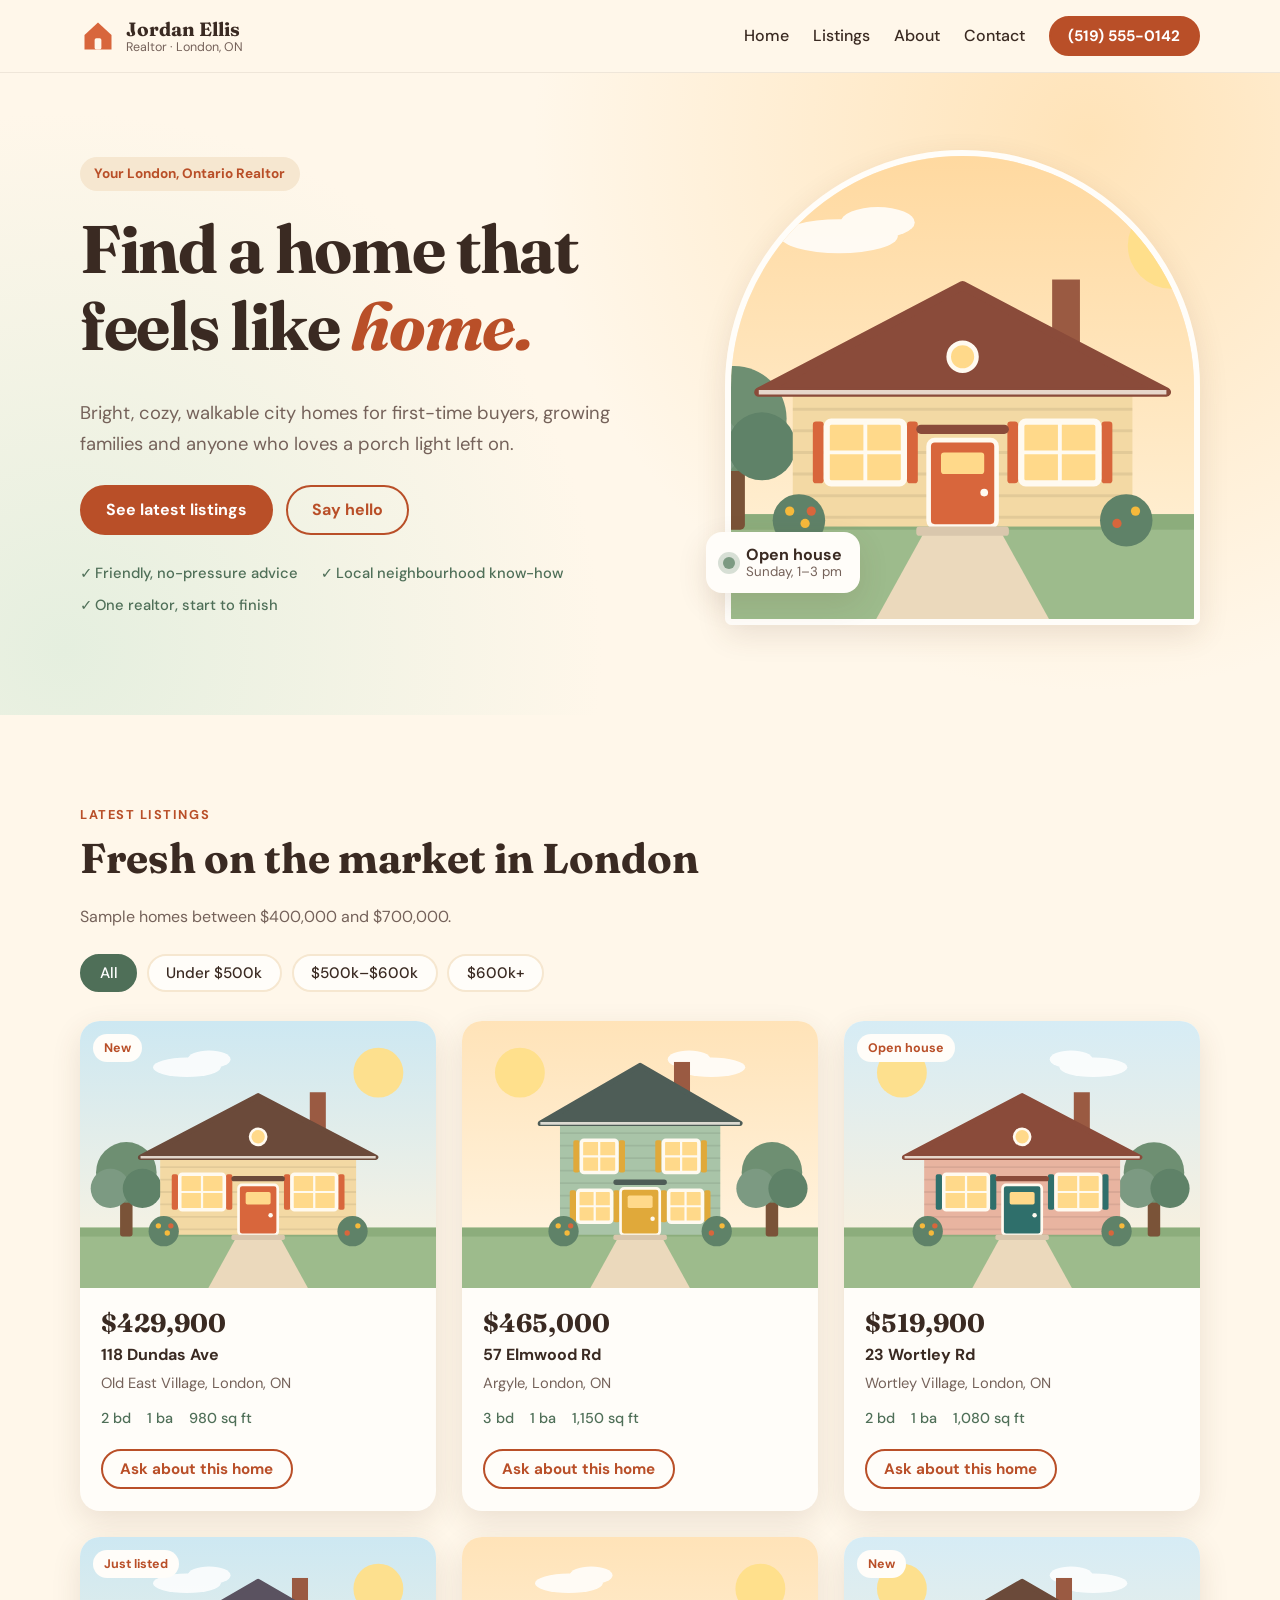
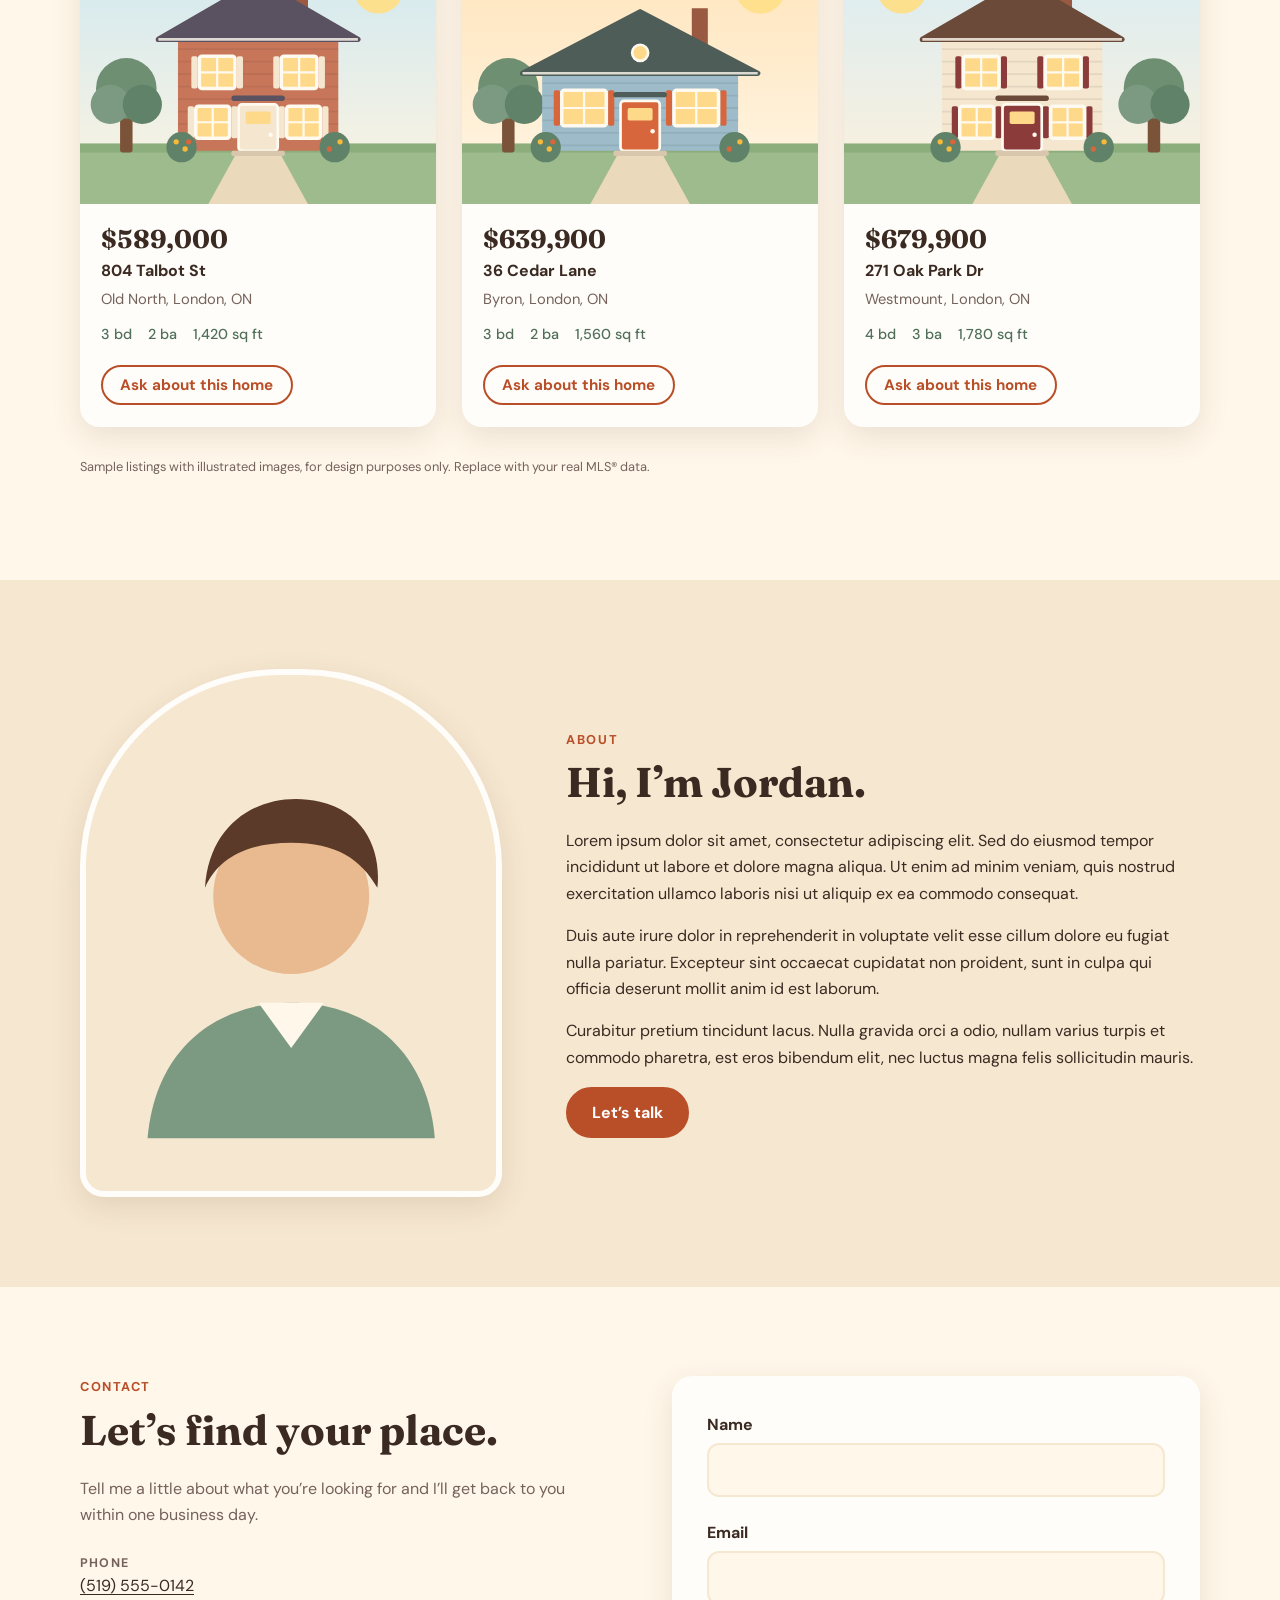
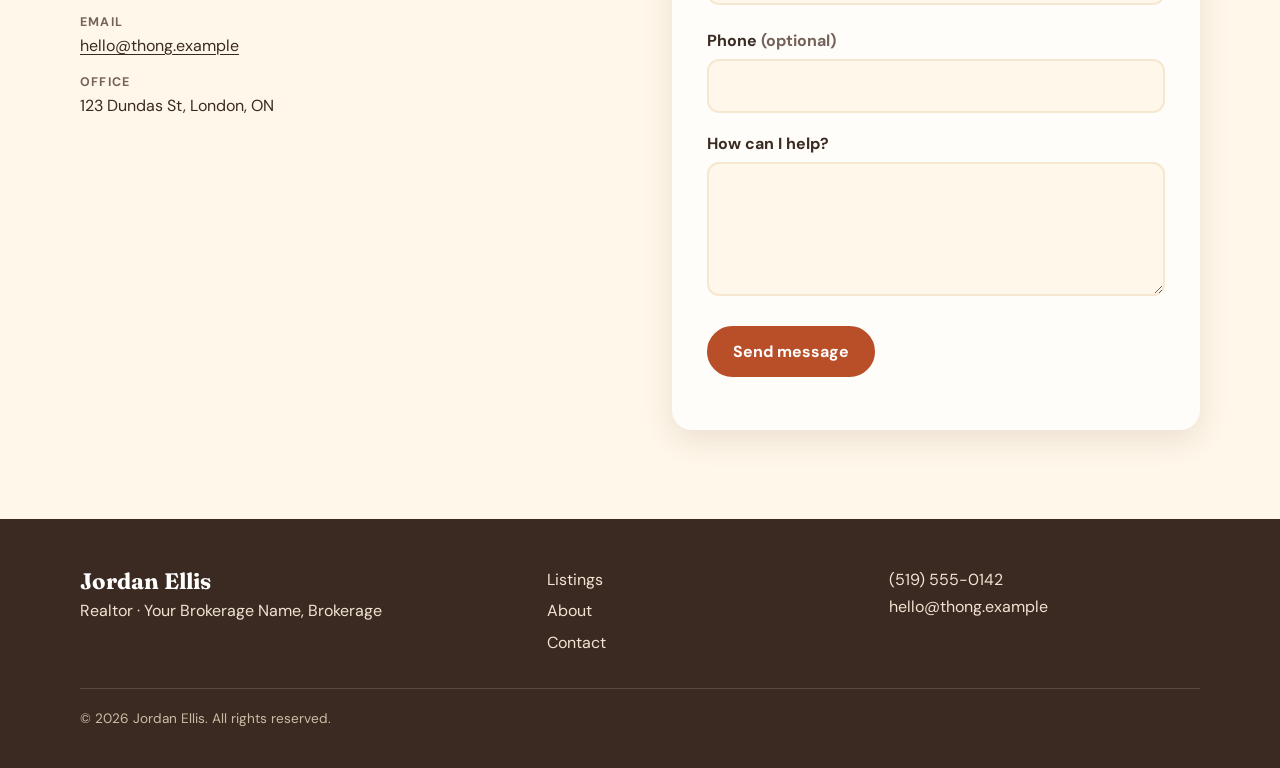
==== realtor/index.html @ d0e833b5 "second commit" ====
<!DOCTYPE html>
<html lang="en">
<head>
  <meta charset="utf-8">
  <meta name="viewport" content="width=device-width, initial-scale=1">
  <title>Quoc Thong | Realtor in London, Ontario</title>
  <meta name="description" content="Jordan Ellis helps buyers and sellers find warm, welcoming urban homes in London, Ontario.">
  <link rel="preconnect" href="https://fonts.googleapis.com">
  <link rel="preconnect" href="https://fonts.gstatic.com" crossorigin>
  <link href="https://fonts.googleapis.com/css2?family=DM+Sans:wght@400;500;700&family=Fraunces:opsz,wght@9..144,500;9..144,700&display=swap" rel="stylesheet">
  <link rel="stylesheet" href="styles.css">
  <script>document.documentElement.classList.add('js');</script>
  <script src="main.js" defer></script>
</head>
<body>
  <a class="skip-link" href="#main">Skip to content</a>

  <!-- HEADER -->
  <header class="site-header">
    <div class="container header-inner">
      <a class="brand" href="#home" aria-label="Jordan Ellis, Realtor - home">
        <svg class="brand-mark" viewBox="0 0 32 32" aria-hidden="true"><path d="M4 15 16 4l12 11v13H4z" fill="#D8663C"/><rect x="13" y="18" width="6" height="10" rx="1.5" fill="#FFF7EA"/></svg>
        <span class="brand-text"><strong>Jordan Ellis</strong><small>Realtor &middot; London, ON</small></span>
      </a>

      <button class="nav-toggle" aria-expanded="false" aria-controls="primary-nav">
        <span class="sr-only">Menu</span>
        <span class="bars" aria-hidden="true"></span>
      </button>

      <nav id="primary-nav" class="primary-nav" aria-label="Primary">
        <ul>
          <li><a href="#home">Home</a></li>
          <li><a href="#listings">Listings</a></li>
          <li><a href="#about">About</a></li>
          <li><a href="#contact">Contact</a></li>
        </ul>
        <a class="btn btn-small" href="tel:+15195550142">(519) 555-0142</a>
      </nav>
    </div>
  </header>

  <main id="main">
    <!-- HERO -->
    <section id="home" class="hero">
      <div class="container hero-grid">
        <div class="hero-copy">
          <p class="pill">Your London, Ontario Realtor</p>
          <h1>Find a home that feels like <em>home.</em></h1>
          <p class="lead">Bright, cozy, walkable city homes for first-time buyers, growing families and anyone who loves a porch light left on.</p>
          <div class="cta-row">
            <a class="btn" href="#listings">See latest listings</a>
            <a class="btn btn-ghost" href="#contact">Say hello</a>
          </div>
          <ul class="hero-points">
            <li>Friendly, no-pressure advice</li>
            <li>Local neighbourhood know-how</li>
            <li>One realtor, start to finish</li>
          </ul>
        </div>
        <div class="hero-art">
          <div id="hero-image" class="hero-image"></div>
          <div class="float-card" aria-hidden="true">
            <span class="dot"></span>
            <div><strong>Open house</strong><small>Sunday, 1&ndash;3 pm</small></div>
          </div>
        </div>
      </div>
    </section>

    <!-- LISTINGS -->
    <section id="listings" class="section">
      <div class="container">
        <div class="section-head">
          <p class="eyebrow">Latest listings</p>
          <h2>Fresh on the market in London</h2>
          <p class="muted">Sample homes between $400,000 and $700,000.</p>
        </div>

        <div class="filters" role="group" aria-label="Filter listings by price">
          <button class="chip is-active" data-filter="all" aria-pressed="true">All</button>
          <button class="chip" data-filter="under500" aria-pressed="false">Under $500k</button>
          <button class="chip" data-filter="500to600" aria-pressed="false">$500k&ndash;$600k</button>
          <button class="chip" data-filter="over600" aria-pressed="false">$600k+</button>
        </div>
        <p id="result-count" class="sr-only" aria-live="polite"></p>

        <div id="listing-grid" class="listing-grid"></div>
        <p class="fine-print">Sample listings with illustrated images, for design purposes only. Replace with your real MLS&reg; data.</p>
      </div>
    </section>

    <!-- ABOUT -->
    <section id="about" class="section section-warm">
      <div class="container about-grid">
        <div class="about-art">
          <div class="portrait" role="img" aria-label="Portrait placeholder for Jordan Ellis">
            <svg viewBox="0 0 200 200" aria-hidden="true">
              <rect width="200" height="200" fill="#F6E7D0"/>
              <circle cx="100" cy="82" r="38" fill="#E9B98F"/>
              <path d="M58 78c2-34 30-48 56-42 22 5 30 24 28 42-8-14-20-22-42-22s-36 8-42 22z" fill="#5B3A29"/>
              <path d="M30 200c4-46 36-66 70-66s66 20 70 66z" fill="#7C9A82"/>
              <path d="M84 134l16 22 16-22z" fill="#FFF7EA"/>
            </svg>
          </div>
        </div>
        <div class="about-copy">
          <p class="eyebrow">About</p>
          <h2>Hi, I&rsquo;m Jordan.</h2>
          <p>Lorem ipsum dolor sit amet, consectetur adipiscing elit. Sed do eiusmod tempor incididunt ut labore et dolore magna aliqua. Ut enim ad minim veniam, quis nostrud exercitation ullamco laboris nisi ut aliquip ex ea commodo consequat.</p>
          <p>Duis aute irure dolor in reprehenderit in voluptate velit esse cillum dolore eu fugiat nulla pariatur. Excepteur sint occaecat cupidatat non proident, sunt in culpa qui officia deserunt mollit anim id est laborum.</p>
          <p>Curabitur pretium tincidunt lacus. Nulla gravida orci a odio, nullam varius turpis et commodo pharetra, est eros bibendum elit, nec luctus magna felis sollicitudin mauris.</p>
          <a class="btn" href="#contact">Let&rsquo;s talk</a>
        </div>
      </div>
    </section>

    <!-- CONTACT -->
    <section id="contact" class="section">
      <div class="container contact-grid">
        <div>
          <p class="eyebrow">Contact</p>
          <h2>Let&rsquo;s find your place.</h2>
          <p class="muted">Tell me a little about what you&rsquo;re looking for and I&rsquo;ll get back to you within one business day.</p>
          <ul class="contact-list">
            <li><span class="label">Phone</span><a href="tel:+15195550142">(519) 555-0142</a></li>
            <li><span class="label">Email</span><a href="mailto:hello@thong.example">hello@thong.example</a></li>
            <li><span class="label">Office</span><span>123 Dundas St, London, ON</span></li>
          </ul>
        </div>

        <form id="contact-form" class="card form" novalidate>
          <div class="field">
            <label for="name">Name</label>
            <input id="name" name="name" type="text" autocomplete="name" required>
            <p class="error" data-error-for="name"></p>
          </div>
          <div class="field">
            <label for="email">Email</label>
            <input id="email" name="email" type="email" autocomplete="email" required>
            <p class="error" data-error-for="email"></p>
          </div>
          <div class="field">
            <label for="phone">Phone <span class="muted">(optional)</span></label>
            <input id="phone" name="phone" type="tel" autocomplete="tel">
          </div>
          <div class="field">
            <label for="message">How can I help?</label>
            <textarea id="message" name="message" rows="4" required></textarea>
            <p class="error" data-error-for="message"></p>
          </div>
          <button class="btn" type="submit">Send message</button>
          <p id="form-status" class="form-status" role="status"></p>
        </form>
      </div>
    </section>
  </main>

  <!-- FOOTER -->
  <footer class="site-footer">
    <div class="container footer-inner">
      <div>
        <strong class="footer-name">Jordan Ellis</strong>
        <p>Realtor &middot; Your Brokerage Name, Brokerage</p>
      </div>
      <nav aria-label="Footer">
        <ul>
          <li><a href="#listings">Listings</a></li>
          <li><a href="#about">About</a></li>
          <li><a href="#contact">Contact</a></li>
        </ul>
      </nav>
      <p><a href="tel:+15195550142">(519) 555-0142</a><br><a href="mailto:hello@thong.example">hello@thong.example</a></p>
    </div>
    <p class="container copyright">&copy; <span id="year">2026</span> Jordan Ellis. All rights reserved.</p>
  </footer>
</body>
</html>
---- realtor/styles.css ----
:root {
  --cream: #fff7ea;
  --sand: #f6e7d0;
  --ink: #3a2a22;
  --muted: #75625a;
  --terra: #d8663c;
  --terra-dark: #b94f28;
  --sage: #7c9a82;
  --sage-dark: #4f6f58;
  --sun: #f6b93b;
  --white: #fffdf9;
  --radius: 20px;
  --shadow: 0 10px 30px rgba(90, 55, 30, 0.12);
  --font-body: "DM Sans", system-ui, -apple-system, "Segoe UI", sans-serif;
  --font-display: "Fraunces", Georgia, serif;
}

*, *::before, *::after { box-sizing: border-box; }
html { scroll-behavior: smooth; scroll-padding-top: 84px; }
body {
  margin: 0;
  font-family: var(--font-body);
  color: var(--ink);
  background: var(--cream);
  line-height: 1.65;
  -webkit-font-smoothing: antialiased;
}
img, svg { display: block; max-width: 100%; }
a { color: inherit; }
h1, h2, h3 { font-family: var(--font-display); line-height: 1.15; margin: 0 0 .5em; }
h1 { font-size: clamp(2.4rem, 5.5vw, 4.2rem); letter-spacing: -0.02em; }
h2 { font-size: clamp(1.8rem, 3.5vw, 2.6rem); }
p { margin: 0 0 1em; }
ul { list-style: none; margin: 0; padding: 0; }

.container { width: min(1120px, 100% - 2.5rem); margin-inline: auto; }
.muted { color: var(--muted); }
.sr-only { position: absolute; width: 1px; height: 1px; overflow: hidden; clip: rect(0 0 0 0); white-space: nowrap; }
.skip-link { position: absolute; left: 1rem; top: -4rem; background: var(--ink); color: #fff; padding: .6rem 1rem; border-radius: 8px; z-index: 100; }
.skip-link:focus { top: 1rem; }
:focus-visible { outline: 3px solid var(--sun); outline-offset: 3px; }

/* Buttons */
.btn {
  display: inline-block; border: 2px solid var(--terra-dark); background: var(--terra-dark); color: #fff;
  padding: .8rem 1.5rem; border-radius: 999px; font: 700 1rem var(--font-body);
  text-decoration: none; cursor: pointer; transition: transform .15s, background .15s, box-shadow .15s;
}
.btn:hover { background: var(--ink); border-color: var(--ink); transform: translateY(-2px); box-shadow: var(--shadow); }
.btn-ghost { background: transparent; color: var(--terra-dark); }
.btn-small { padding: .5rem 1.1rem; font-size: .95rem; }

/* Header */
.site-header { position: sticky; top: 0; z-index: 50; background: rgba(255, 247, 234, .92); backdrop-filter: blur(10px); border-bottom: 1px solid rgba(58, 42, 34, .08); }
.header-inner { display: flex; align-items: center; justify-content: space-between; min-height: 72px; gap: 1rem; }
.brand { display: flex; align-items: center; gap: .65rem; text-decoration: none; }
.brand-mark { width: 36px; height: 36px; }
.brand-text { display: flex; flex-direction: column; line-height: 1.15; }
.brand-text strong { font-family: var(--font-display); font-size: 1.2rem; }
.brand-text small { color: var(--muted); font-size: .78rem; }
.primary-nav { display: flex; align-items: center; gap: 1.5rem; }
.primary-nav ul { display: flex; gap: 1.5rem; }
.primary-nav ul a { text-decoration: none; font-weight: 500; padding: .35rem 0; border-bottom: 2px solid transparent; }
.primary-nav ul a:hover { border-color: var(--terra); }
.nav-toggle { display: none; background: none; border: 0; padding: .6rem; cursor: pointer; }
.bars, .bars::before, .bars::after { display: block; width: 24px; height: 2px; background: var(--ink); border-radius: 2px; position: relative; transition: transform .2s; }
.bars::before, .bars::after { content: ""; position: absolute; left: 0; }
.bars::before { top: -7px; } .bars::after { top: 7px; }
.nav-toggle[aria-expanded="true"] .bars { background: transparent; }
.nav-toggle[aria-expanded="true"] .bars::before { transform: translateY(7px) rotate(45deg); }
.nav-toggle[aria-expanded="true"] .bars::after { transform: translateY(-7px) rotate(-45deg); }

/* Hero */
.hero { position: relative; overflow: hidden; padding: clamp(2.5rem, 6vw, 5rem) 0 clamp(3rem, 7vw, 6rem); background: radial-gradient(circle at 85% 10%, #ffe3b8 0, transparent 45%), radial-gradient(circle at 5% 90%, #e5efdf 0, transparent 40%), var(--cream); }
.hero-grid { display: grid; grid-template-columns: 1.1fr .9fr; gap: clamp(2rem, 5vw, 4rem); align-items: center; }
.pill { display: inline-block; background: var(--sand); color: var(--terra-dark); font-weight: 700; font-size: .85rem; padding: .35rem .9rem; border-radius: 999px; margin-bottom: 1.2rem; }
h1 em { font-style: italic; color: var(--terra-dark); }
.lead { font-size: 1.15rem; color: var(--muted); max-width: 34rem; }
.cta-row { display: flex; flex-wrap: wrap; gap: .8rem; margin: 1.6rem 0; }
.hero-points { display: flex; flex-wrap: wrap; gap: .5rem 1.4rem; font-size: .92rem; color: var(--sage-dark); font-weight: 500; }
.hero-points li::before { content: "\2713\00a0"; font-weight: 700; }
.hero-art { position: relative; }
.hero-image { aspect-ratio: 1 / 1; border-radius: 999px 999px 28px 28px; overflow: hidden; box-shadow: var(--shadow); border: 6px solid var(--white); }
.hero-image svg { width: 100%; height: 100%; }
.float-card { position: absolute; left: -1.2rem; bottom: 2rem; display: flex; align-items: center; gap: .7rem; background: var(--white); padding: .8rem 1.1rem; border-radius: 16px; box-shadow: var(--shadow); }
.float-card small { display: block; color: var(--muted); line-height: 1.2; }
.float-card strong { line-height: 1.2; display: block; }
.float-card .dot { width: 12px; height: 12px; border-radius: 50%; background: var(--sage); box-shadow: 0 0 0 5px rgba(124, 154, 130, .3); }

/* Sections */
.section { padding: clamp(3rem, 7vw, 6rem) 0; }
.section-warm { background: var(--sand); }
.section-head { max-width: 40rem; margin-bottom: 1.5rem; }
.eyebrow { text-transform: uppercase; letter-spacing: .12em; font-size: .8rem; font-weight: 700; color: var(--terra-dark); margin-bottom: .6rem; }

/* Listings */
.filters { display: flex; flex-wrap: wrap; gap: .6rem; margin-bottom: 1.8rem; }
.chip { border: 2px solid var(--sand); background: var(--white); color: var(--ink); padding: .45rem 1.1rem; border-radius: 999px; font: 500 .95rem var(--font-body); cursor: pointer; transition: all .15s; }
.chip:hover { border-color: var(--sage); }
.chip.is-active { background: var(--sage-dark); border-color: var(--sage-dark); color: #fff; }
.listing-grid { display: grid; grid-template-columns: repeat(auto-fill, minmax(300px, 1fr)); gap: 1.6rem; }
.card { background: var(--white); border-radius: var(--radius); box-shadow: var(--shadow); }
.listing { overflow: hidden; display: flex; flex-direction: column; transition: transform .2s, box-shadow .2s; }
.listing:hover { transform: translateY(-5px); box-shadow: 0 16px 36px rgba(90, 55, 30, .18); }
.listing-img { position: relative; aspect-ratio: 4 / 3; }
.listing-img svg { width: 100%; height: 100%; }
.badge { position: absolute; top: .8rem; left: .8rem; background: var(--white); color: var(--terra-dark); font-weight: 700; font-size: .78rem; padding: .25rem .7rem; border-radius: 999px; }
.listing-body { padding: 1.2rem 1.3rem 1.4rem; display: flex; flex-direction: column; gap: .15rem; flex: 1; }
.price { font: 700 1.6rem var(--font-display); margin: 0; }
.address { font-weight: 700; margin: 0; }
.area { color: var(--muted); font-size: .92rem; margin: 0 0 .6rem; }
.specs { display: flex; gap: 1rem; font-size: .9rem; color: var(--sage-dark); font-weight: 500; margin-bottom: 1rem; }
.listing .btn { margin-top: auto; align-self: flex-start; }
.fine-print { font-size: .8rem; color: var(--muted); margin-top: 1.8rem; }

/* About */
.about-grid { display: grid; grid-template-columns: .8fr 1.2fr; gap: clamp(2rem, 5vw, 4.5rem); align-items: center; }
.portrait { aspect-ratio: 4 / 5; border-radius: 200px 200px 24px 24px; overflow: hidden; border: 6px solid var(--white); box-shadow: var(--shadow); }
.portrait svg { width: 100%; height: 100%; }

/* Contact */
.contact-grid { display: grid; grid-template-columns: 1fr 1fr; gap: clamp(2rem, 5vw, 4rem); align-items: start; }
.contact-list { margin-top: 1.5rem; display: grid; gap: .8rem; }
.contact-list li { display: flex; flex-direction: column; }
.label { font-size: .78rem; text-transform: uppercase; letter-spacing: .1em; color: var(--muted); font-weight: 700; }
.contact-list a { text-underline-offset: 3px; }
.form { padding: clamp(1.4rem, 3vw, 2.2rem); display: grid; gap: 1.1rem; }
.field label { display: block; font-weight: 700; margin-bottom: .3rem; }
.field input, .field textarea { width: 100%; padding: .75rem .9rem; font: inherit; color: var(--ink); background: var(--cream); border: 2px solid var(--sand); border-radius: 12px; }
.field input:focus, .field textarea:focus { border-color: var(--sage-dark); outline: none; box-shadow: 0 0 0 3px rgba(124, 154, 130, .35); }
.field [aria-invalid="true"] { border-color: #b3261e; }
.error { color: #b3261e; font-size: .85rem; margin: .3rem 0 0; min-height: 0; }
.form .btn { justify-self: start; }
.form-status { margin: 0; color: var(--sage-dark); font-weight: 500; }

/* Footer */
.site-footer { background: var(--ink); color: #f1e4d2; padding: 3rem 0 1.5rem; }
.footer-inner { display: grid; grid-template-columns: 1.4fr 1fr 1fr; gap: 2rem; }
.footer-name { font: 700 1.4rem var(--font-display); color: #fff; }
.site-footer ul { display: grid; gap: .3rem; }
.site-footer a { text-decoration: none; }
.site-footer a:hover { text-decoration: underline; }
.copyright { margin-top: 2rem; padding-top: 1.2rem; border-top: 1px solid rgba(255, 255, 255, .15); font-size: .85rem; color: #cdbba5; }

/* Reveal on scroll (JS only) */
.js .reveal { opacity: 0; transform: translateY(18px); transition: opacity .6s ease, transform .6s ease; }
.js .reveal.is-visible { opacity: 1; transform: none; }

/* Responsive */
@media (max-width: 860px) {
  .nav-toggle { display: block; }
  .primary-nav { position: absolute; top: 100%; left: 0; right: 0; flex-direction: column; align-items: flex-start; gap: 1rem; padding: 1.2rem 1.25rem 1.6rem; background: var(--cream); border-bottom: 1px solid rgba(58, 42, 34, .1); display: none; }
  .primary-nav.is-open { display: flex; }
  .primary-nav ul { flex-direction: column; gap: .6rem; }
  .hero-grid, .about-grid, .contact-grid, .footer-inner { grid-template-columns: 1fr; }
  .hero-art { max-width: 460px; }
  .float-card { left: .5rem; }
  .portrait { max-width: 320px; }
}

@media (prefers-reduced-motion: reduce) {
  html { scroll-behavior: auto; }
  *, *::before, *::after { transition: none !important; animation: none !important; }
  .js .reveal { opacity: 1; transform: none; }
}
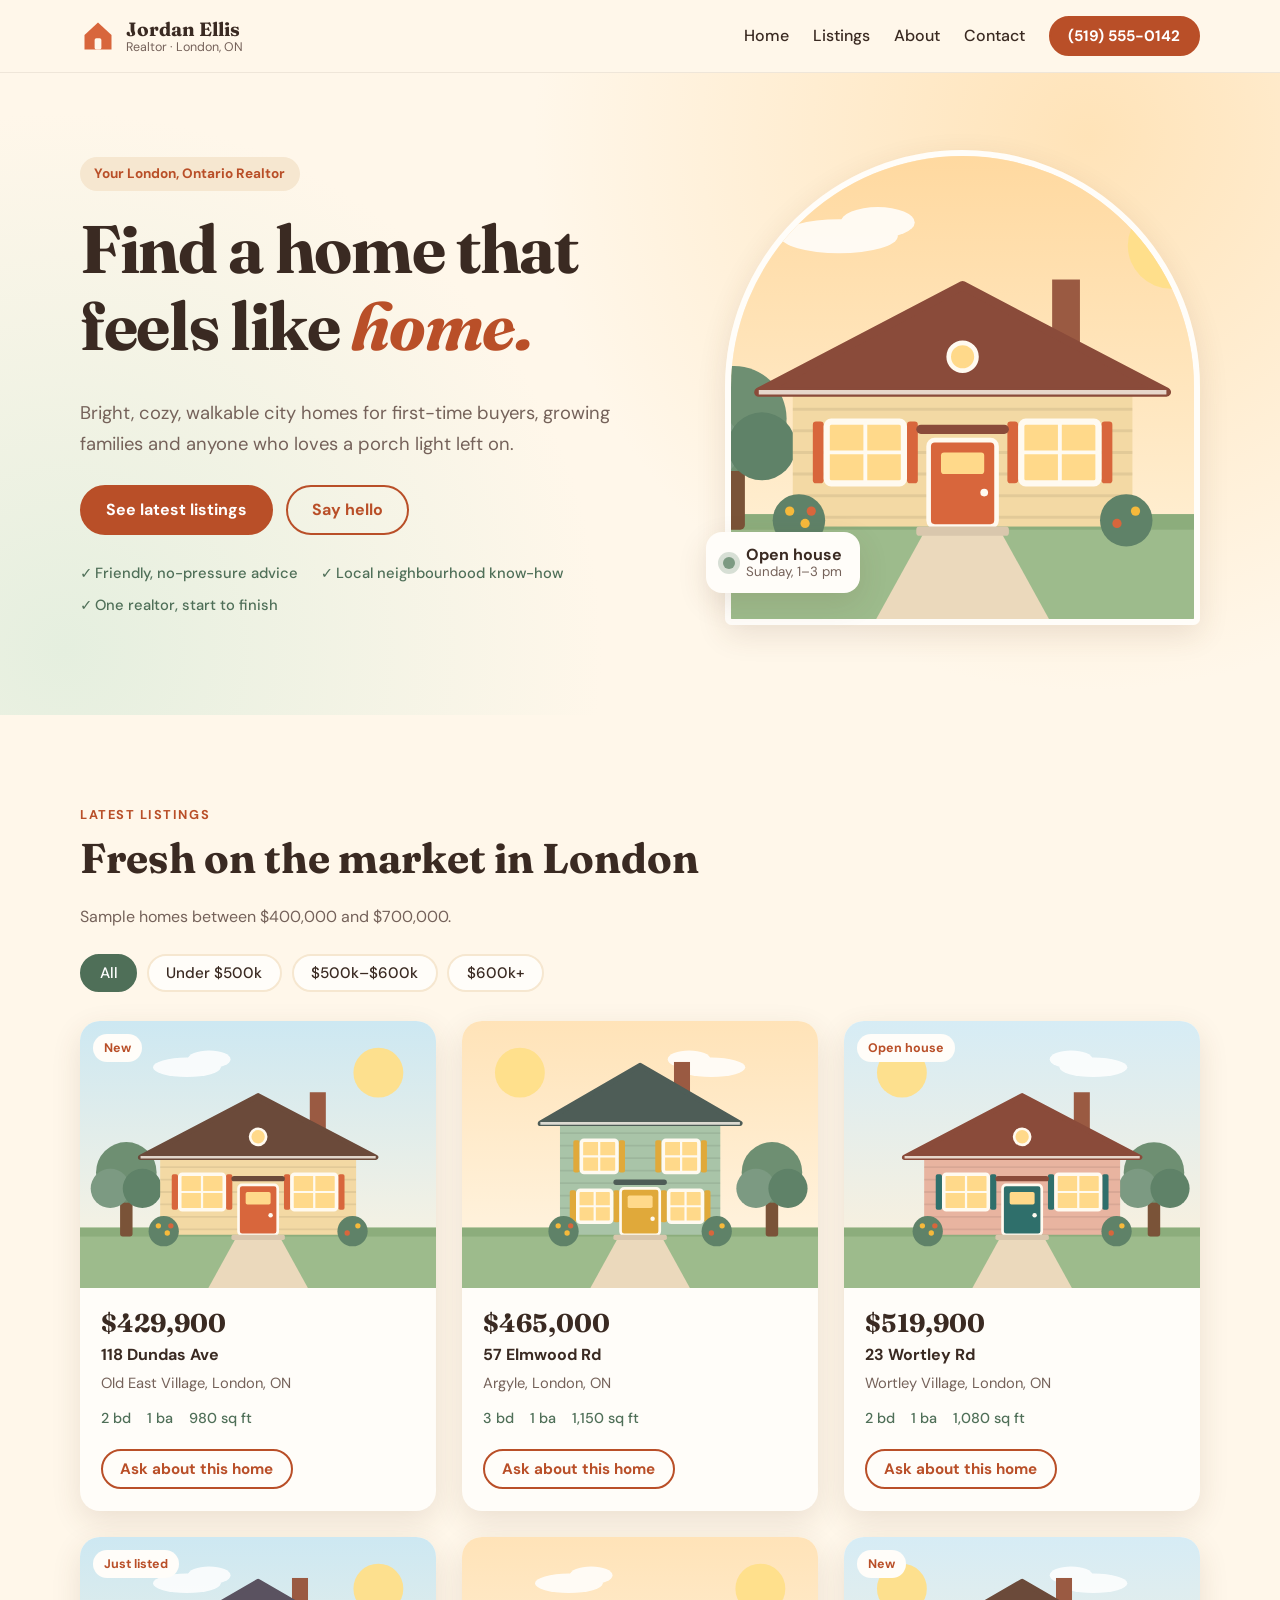
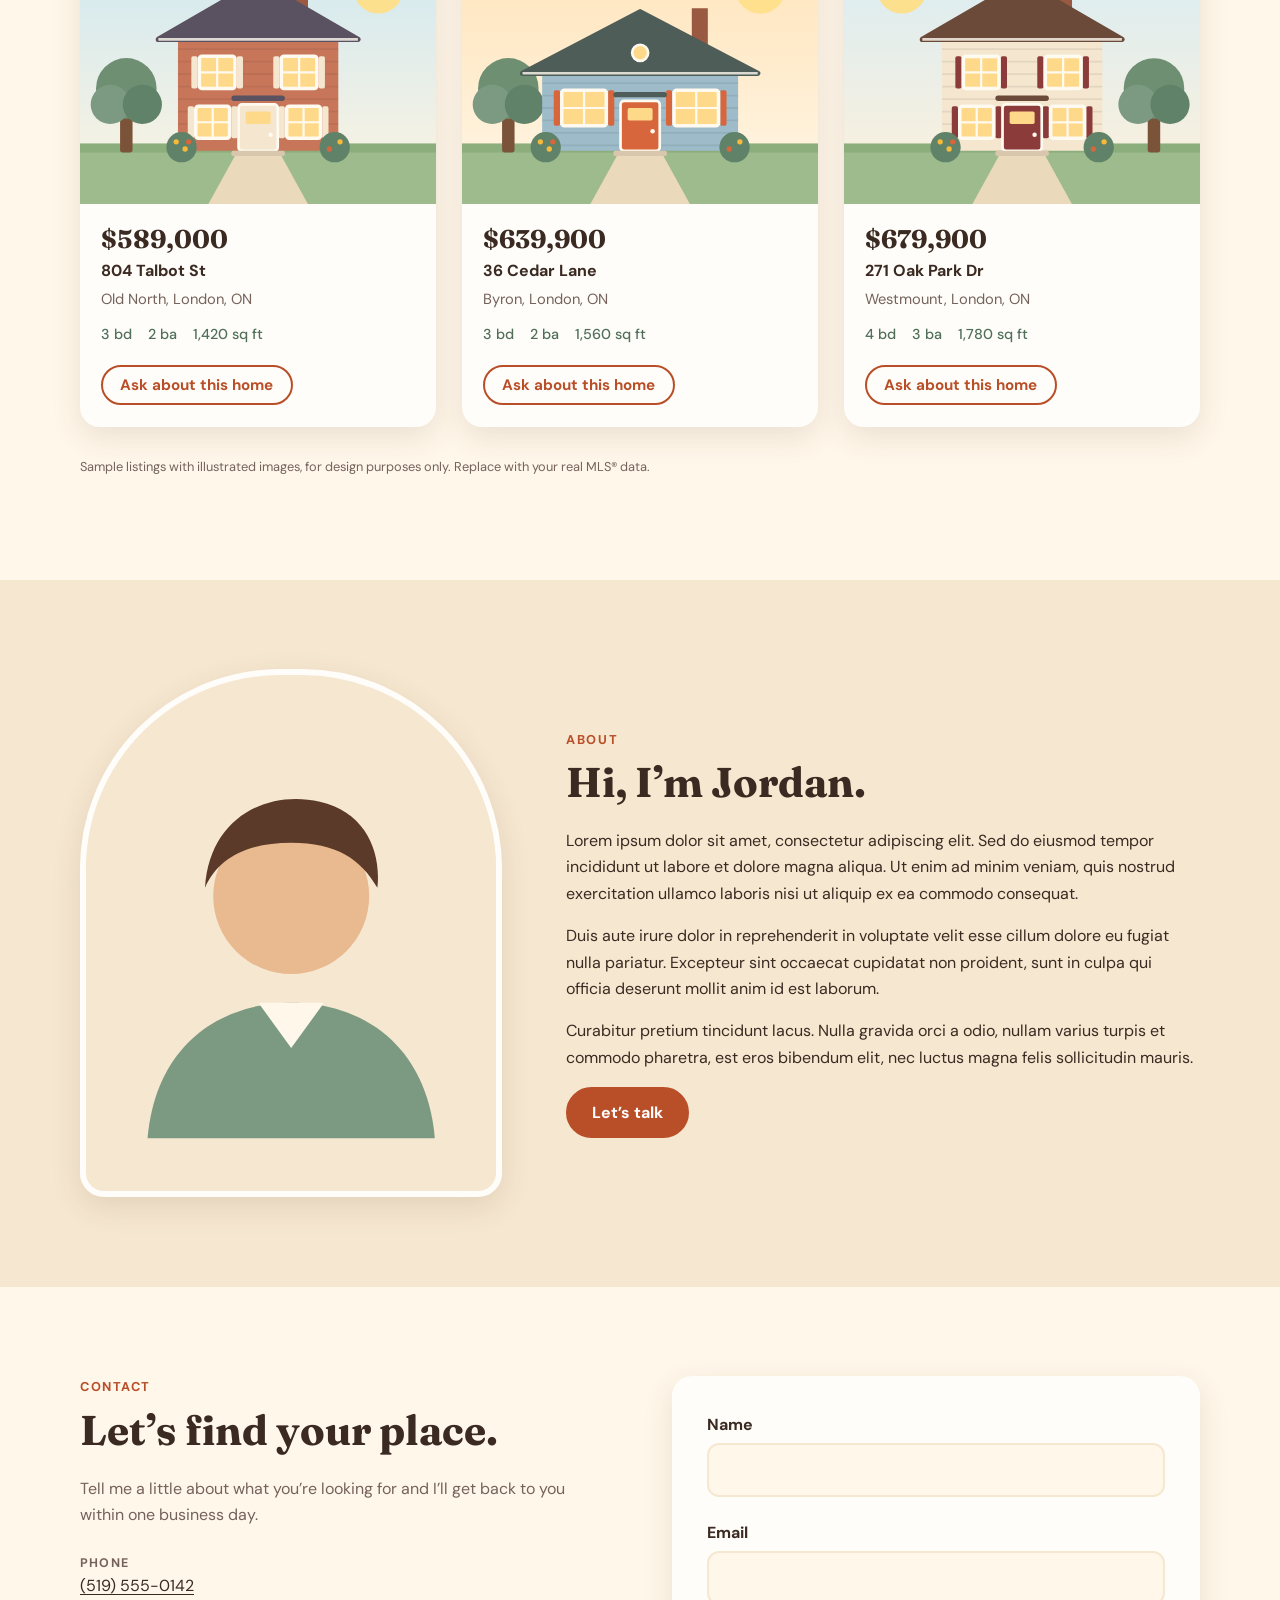
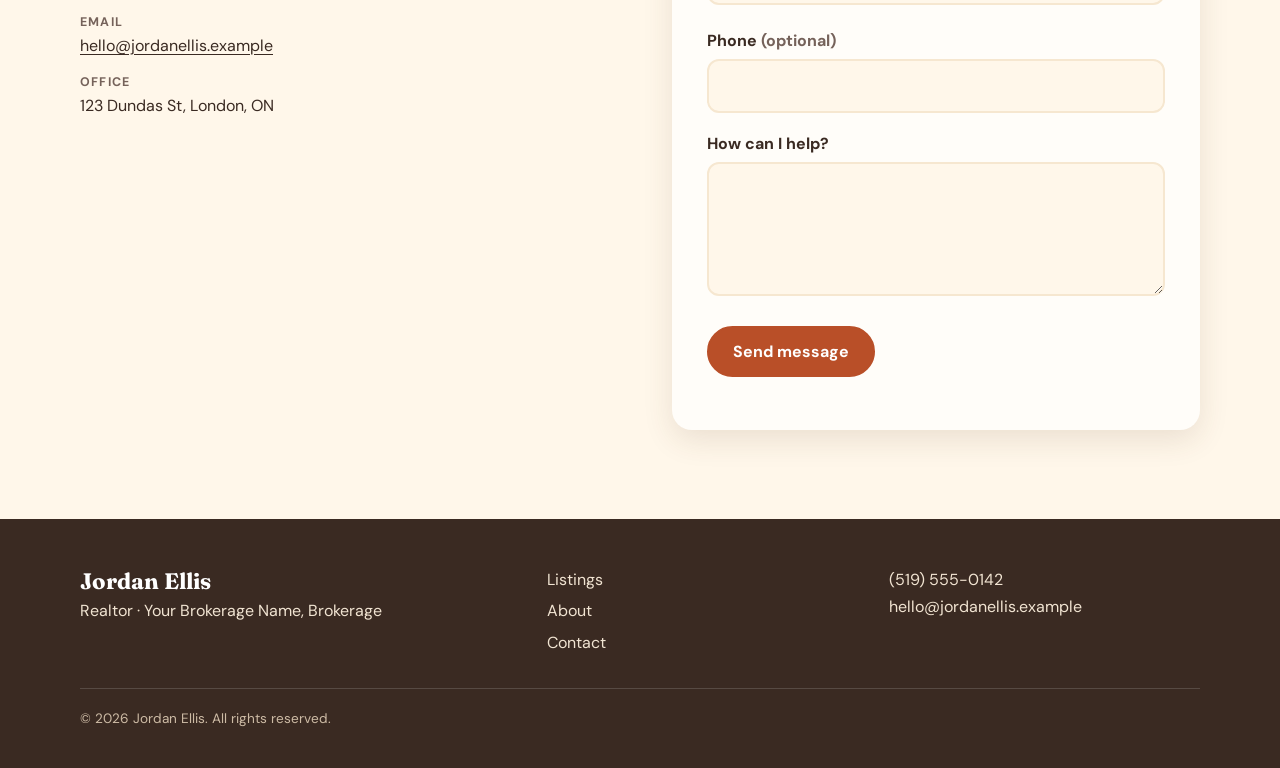
==== commit cb350f1c: "third commit" ====
--- a/realtor/index.html
+++ b/realtor/index.html
@@ -3,7 +3,7 @@
 <head>
   <meta charset="utf-8">
   <meta name="viewport" content="width=device-width, initial-scale=1">
-  <title>Quoc Thong | Realtor in London, Ontario</title>
+  <title>Jordan Ellis | Realtor in London, Ontario</title>
   <meta name="description" content="Jordan Ellis helps buyers and sellers find warm, welcoming urban homes in London, Ontario.">
   <link rel="preconnect" href="https://fonts.googleapis.com">
   <link rel="preconnect" href="https://fonts.gstatic.com" crossorigin>
@@ -124,7 +124,7 @@
           <p class="muted">Tell me a little about what you&rsquo;re looking for and I&rsquo;ll get back to you within one business day.</p>
           <ul class="contact-list">
             <li><span class="label">Phone</span><a href="tel:+15195550142">(519) 555-0142</a></li>
-            <li><span class="label">Email</span><a href="mailto:hello@thong.example">hello@thong.example</a></li>
+            <li><span class="label">Email</span><a href="mailto:hello@jordanellis.example">hello@jordanellis.example</a></li>
             <li><span class="label">Office</span><span>123 Dundas St, London, ON</span></li>
           </ul>
         </div>
@@ -170,7 +170,7 @@
           <li><a href="#contact">Contact</a></li>
         </ul>
       </nav>
-      <p><a href="tel:+15195550142">(519) 555-0142</a><br><a href="mailto:hello@thong.example">hello@thong.example</a></p>
+      <p><a href="tel:+15195550142">(519) 555-0142</a><br><a href="mailto:hello@jordanellis.example">hello@jordanellis.example</a></p>
     </div>
     <p class="container copyright">&copy; <span id="year">2026</span> Jordan Ellis. All rights reserved.</p>
   </footer>
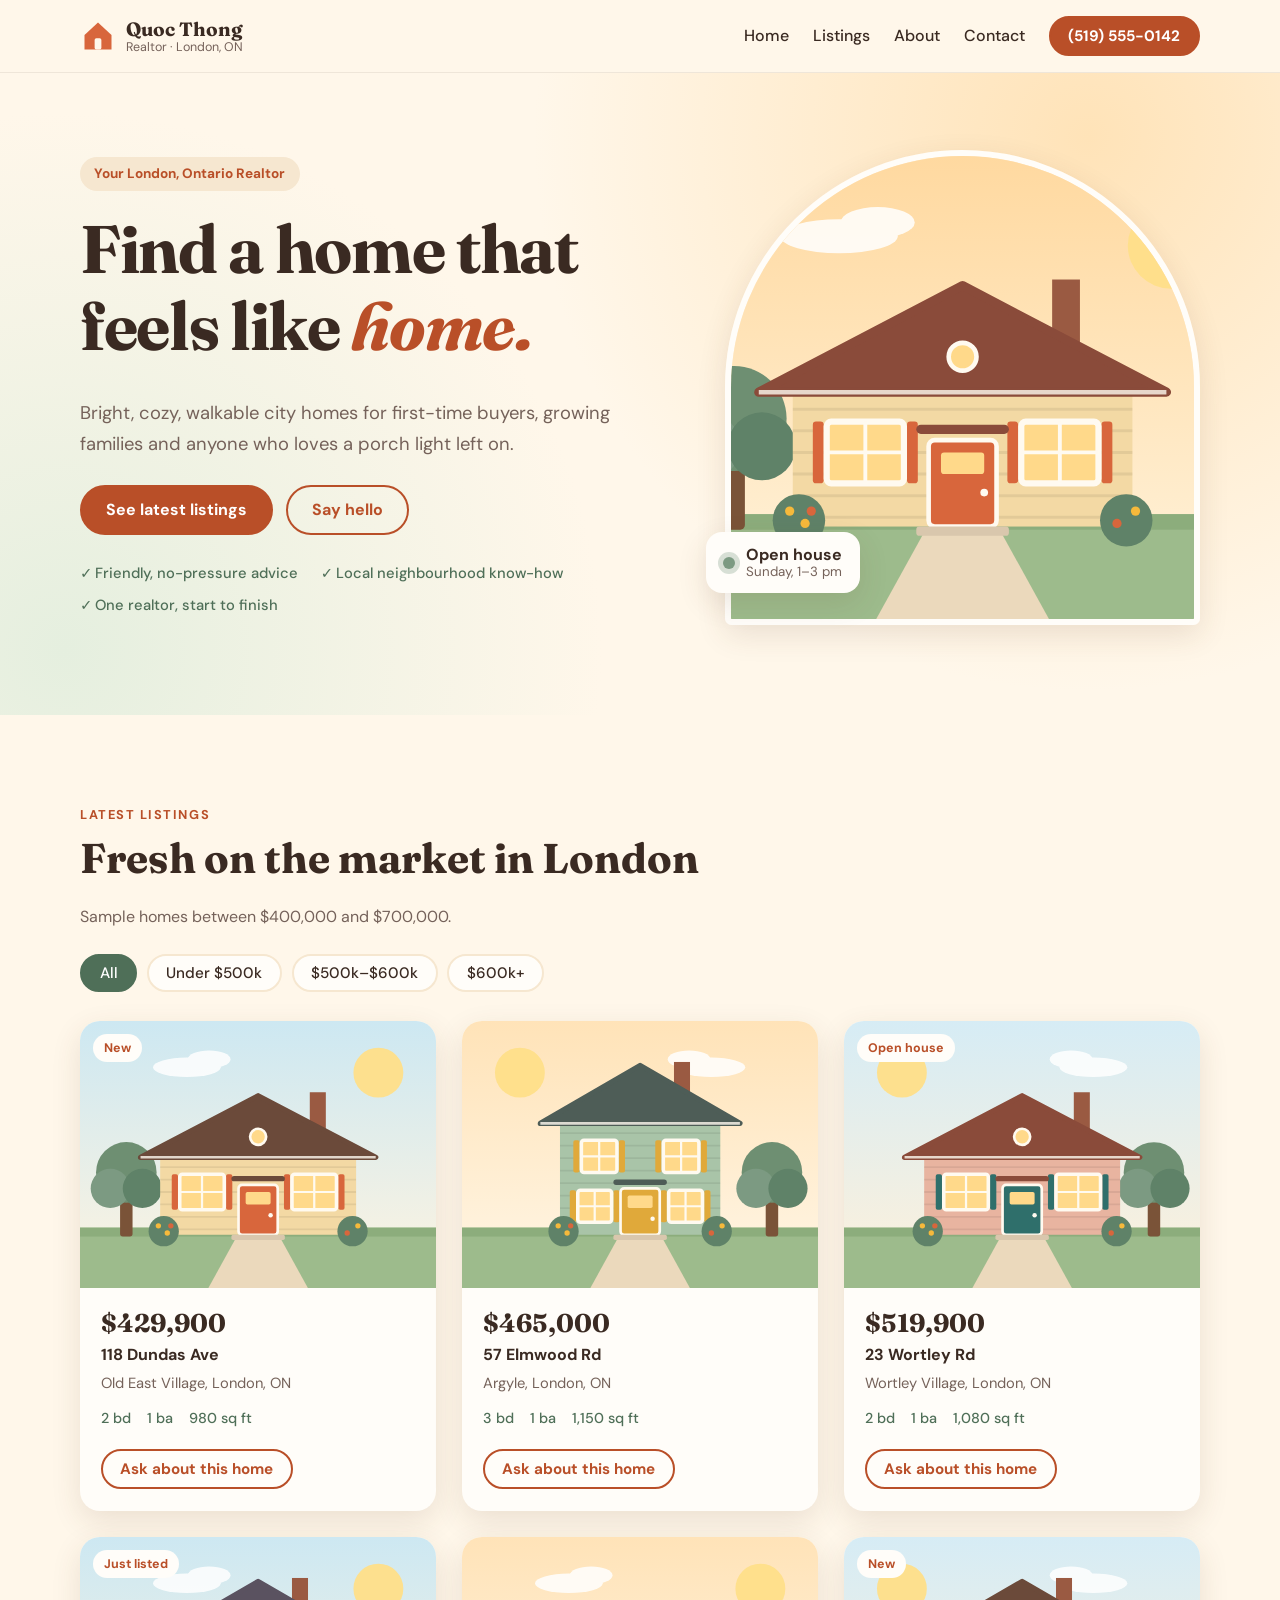
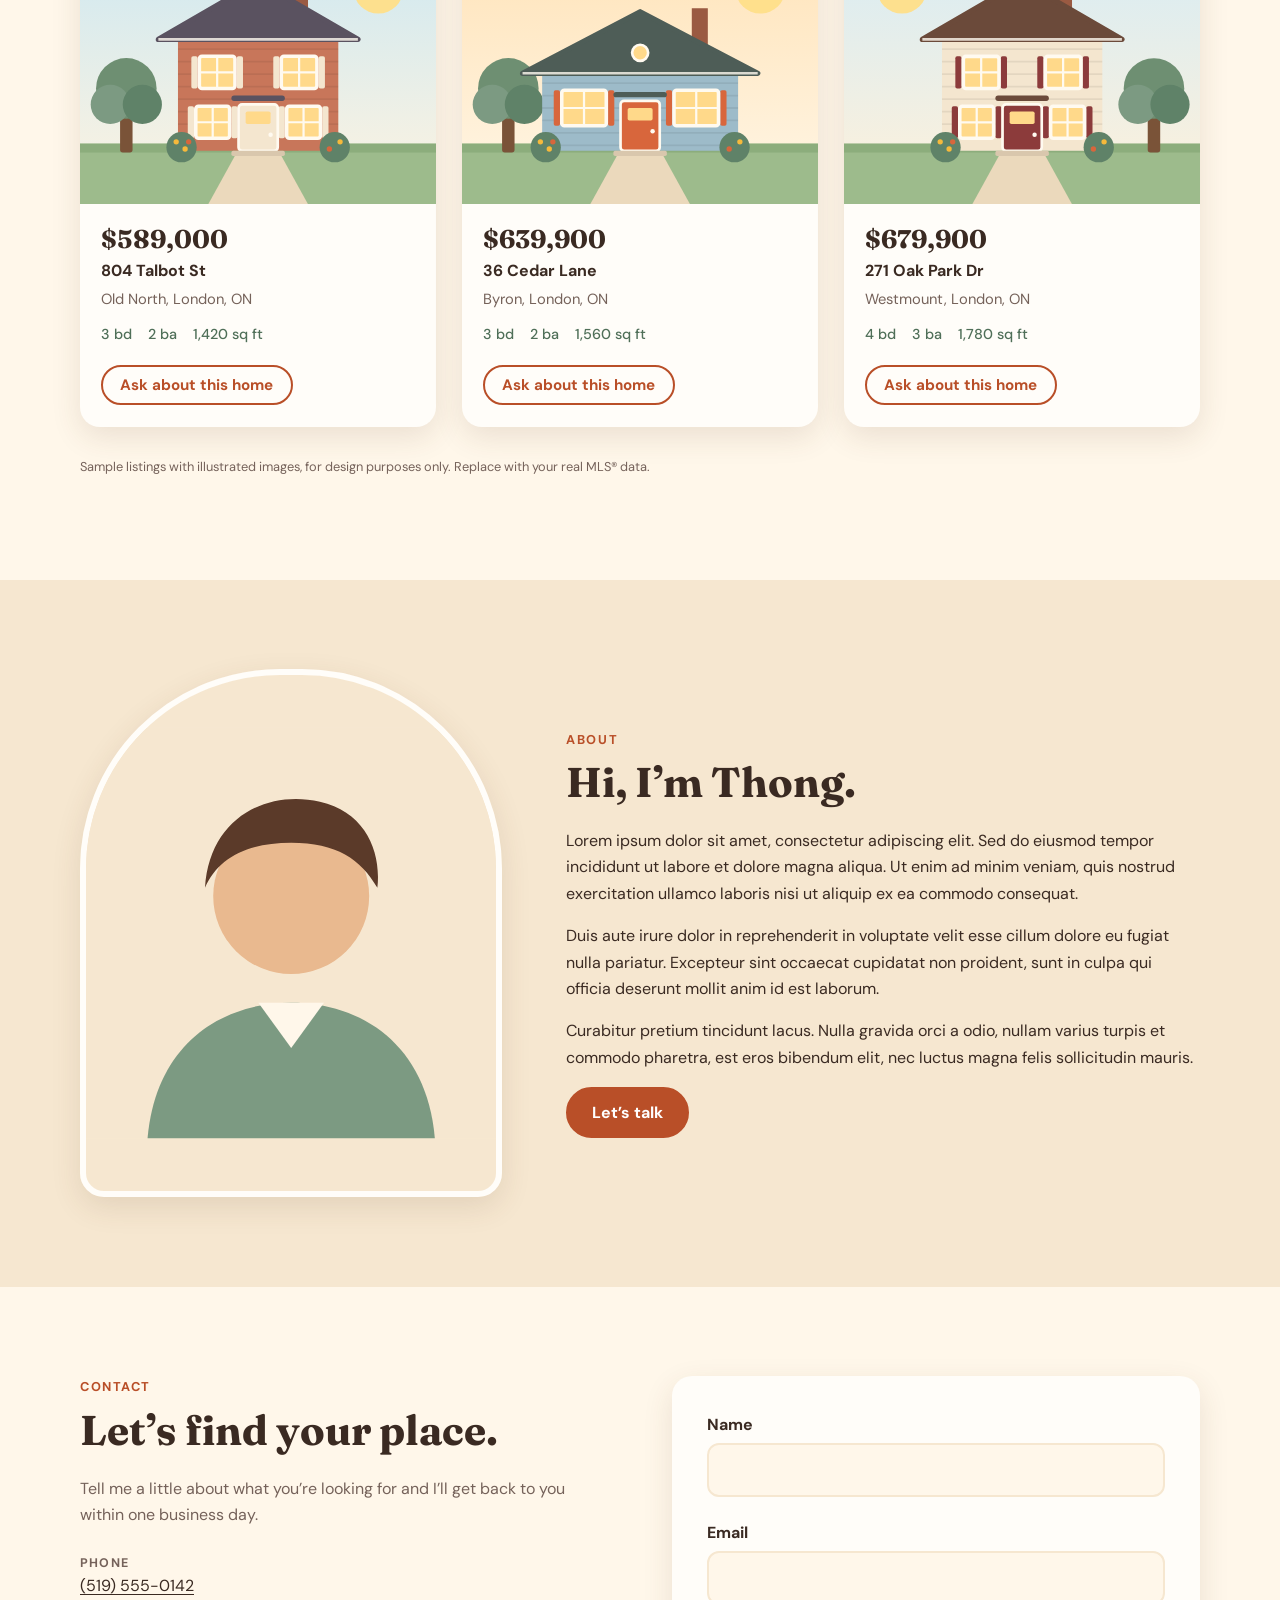
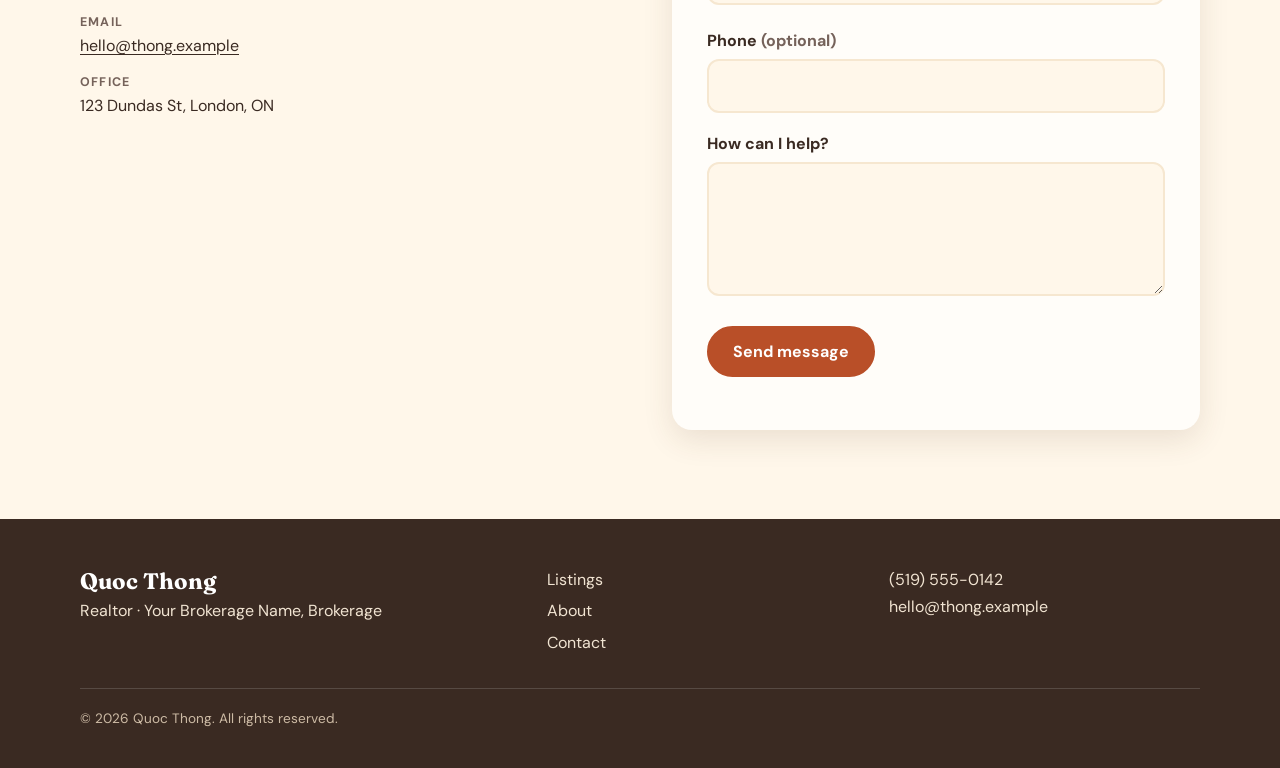
==== commit aec95e43: "fifth commit" ====
--- a/realtor/index.html
+++ b/realtor/index.html
@@ -3,8 +3,8 @@
 <head>
   <meta charset="utf-8">
   <meta name="viewport" content="width=device-width, initial-scale=1">
-  <title>Jordan Ellis | Realtor in London, Ontario</title>
-  <meta name="description" content="Jordan Ellis helps buyers and sellers find warm, welcoming urban homes in London, Ontario.">
+  <title>Quoc Thong | Realtor in London, Ontario</title>
+  <meta name="description" content="Quoc Thong helps buyers and sellers find warm, welcoming urban homes in London, Ontario.">
   <link rel="preconnect" href="https://fonts.googleapis.com">
   <link rel="preconnect" href="https://fonts.gstatic.com" crossorigin>
   <link href="https://fonts.googleapis.com/css2?family=DM+Sans:wght@400;500;700&family=Fraunces:opsz,wght@9..144,500;9..144,700&display=swap" rel="stylesheet">
@@ -18,9 +18,9 @@
   <!-- HEADER -->
   <header class="site-header">
     <div class="container header-inner">
-      <a class="brand" href="#home" aria-label="Jordan Ellis, Realtor - home">
+      <a class="brand" href="#home" aria-label="Quoc Thong, Realtor - home">
         <svg class="brand-mark" viewBox="0 0 32 32" aria-hidden="true"><path d="M4 15 16 4l12 11v13H4z" fill="#D8663C"/><rect x="13" y="18" width="6" height="10" rx="1.5" fill="#FFF7EA"/></svg>
-        <span class="brand-text"><strong>Jordan Ellis</strong><small>Realtor &middot; London, ON</small></span>
+        <span class="brand-text"><strong>Quoc Thong</strong><small>Realtor &middot; London, ON</small></span>
       </a>
 
       <button class="nav-toggle" aria-expanded="false" aria-controls="primary-nav">
@@ -94,7 +94,7 @@
     <section id="about" class="section section-warm">
       <div class="container about-grid">
         <div class="about-art">
-          <div class="portrait" role="img" aria-label="Portrait placeholder for Jordan Ellis">
+          <div class="portrait" role="img" aria-label="Portrait placeholder for Quoc Thong">
             <svg viewBox="0 0 200 200" aria-hidden="true">
               <rect width="200" height="200" fill="#F6E7D0"/>
               <circle cx="100" cy="82" r="38" fill="#E9B98F"/>
@@ -106,7 +106,7 @@
         </div>
         <div class="about-copy">
           <p class="eyebrow">About</p>
-          <h2>Hi, I&rsquo;m Jordan.</h2>
+          <h2>Hi, I&rsquo;m Thong.</h2>
           <p>Lorem ipsum dolor sit amet, consectetur adipiscing elit. Sed do eiusmod tempor incididunt ut labore et dolore magna aliqua. Ut enim ad minim veniam, quis nostrud exercitation ullamco laboris nisi ut aliquip ex ea commodo consequat.</p>
           <p>Duis aute irure dolor in reprehenderit in voluptate velit esse cillum dolore eu fugiat nulla pariatur. Excepteur sint occaecat cupidatat non proident, sunt in culpa qui officia deserunt mollit anim id est laborum.</p>
           <p>Curabitur pretium tincidunt lacus. Nulla gravida orci a odio, nullam varius turpis et commodo pharetra, est eros bibendum elit, nec luctus magna felis sollicitudin mauris.</p>
@@ -124,7 +124,7 @@
           <p class="muted">Tell me a little about what you&rsquo;re looking for and I&rsquo;ll get back to you within one business day.</p>
           <ul class="contact-list">
             <li><span class="label">Phone</span><a href="tel:+15195550142">(519) 555-0142</a></li>
-            <li><span class="label">Email</span><a href="mailto:hello@jordanellis.example">hello@jordanellis.example</a></li>
+            <li><span class="label">Email</span><a href="mailto:hello@thong.example">hello@thong.example</a></li>
             <li><span class="label">Office</span><span>123 Dundas St, London, ON</span></li>
           </ul>
         </div>
@@ -160,7 +160,7 @@
   <footer class="site-footer">
     <div class="container footer-inner">
       <div>
-        <strong class="footer-name">Jordan Ellis</strong>
+        <strong class="footer-name">Quoc Thong</strong>
         <p>Realtor &middot; Your Brokerage Name, Brokerage</p>
       </div>
       <nav aria-label="Footer">
@@ -170,9 +170,9 @@
           <li><a href="#contact">Contact</a></li>
         </ul>
       </nav>
-      <p><a href="tel:+15195550142">(519) 555-0142</a><br><a href="mailto:hello@jordanellis.example">hello@jordanellis.example</a></p>
+      <p><a href="tel:+15195550142">(519) 555-0142</a><br><a href="mailto:hello@thong.example">hello@thong.example</a></p>
     </div>
-    <p class="container copyright">&copy; <span id="year">2026</span> Jordan Ellis. All rights reserved.</p>
+    <p class="container copyright">&copy; <span id="year">2026</span> Quoc Thong. All rights reserved.</p>
   </footer>
 </body>
 </html>
